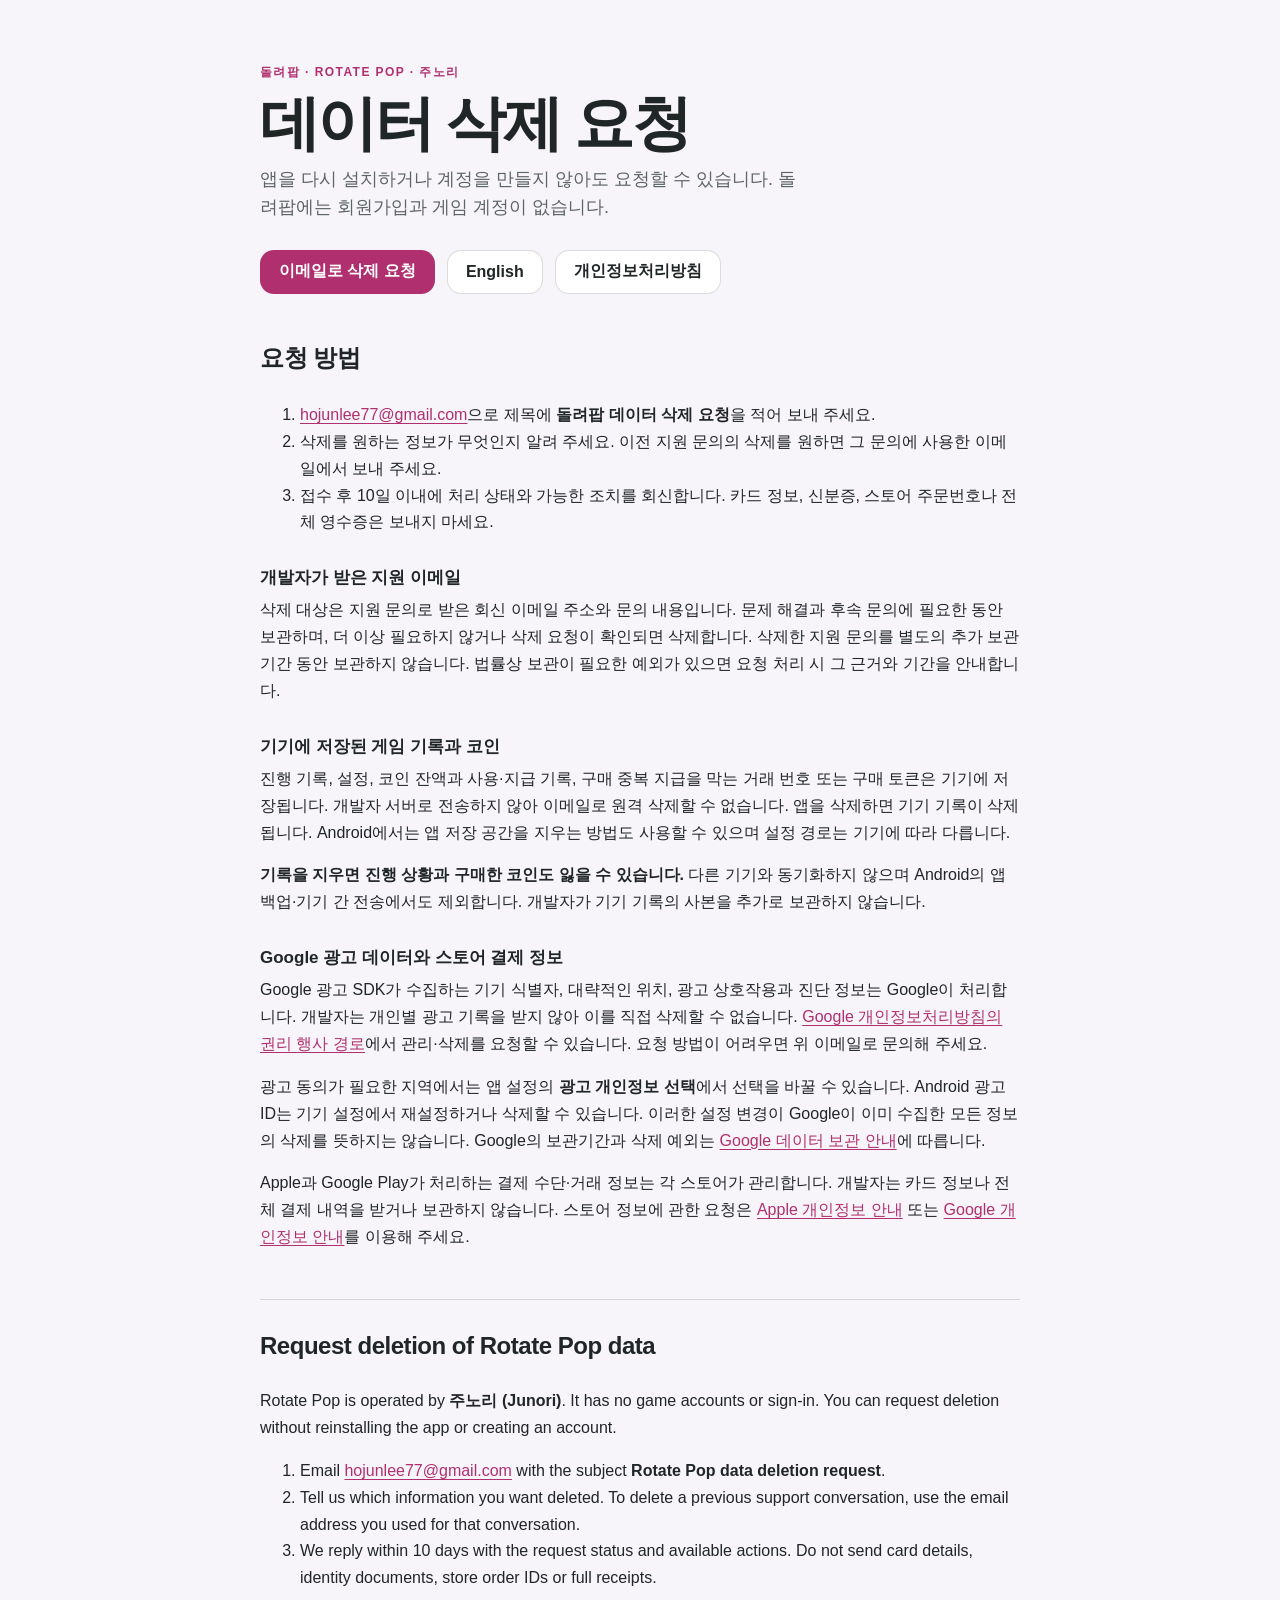
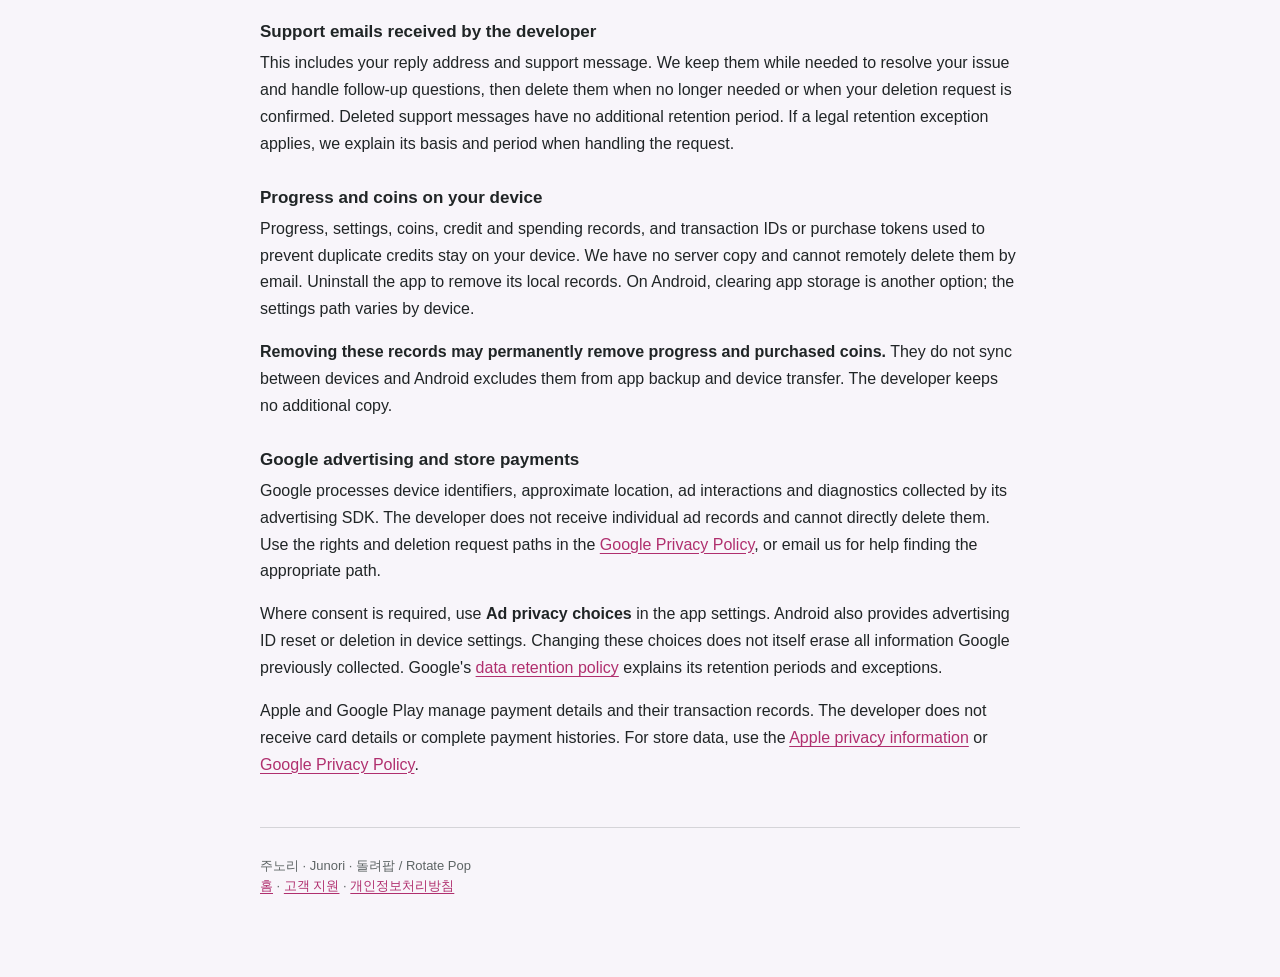
==== data-deletion/index.html @ f061f252 "Document Android payments and data deletion requests" ====
<!doctype html>
<html lang="ko">
<head>
  <meta charset="utf-8">
  <meta name="viewport" content="width=device-width, initial-scale=1">
  <meta name="description" content="돌려팝(Rotate Pop) 데이터 삭제 요청 방법 · Request deletion of Rotate Pop data.">
  <title>돌려팝 데이터 삭제 요청 · Rotate Pop Data Deletion</title>
  <link rel="stylesheet" href="../styles.css">
</head>
<body>
  <main>
    <header>
      <div class="eyebrow">돌려팝 · Rotate Pop · 주노리</div>
      <h1>데이터 삭제 요청</h1>
      <p class="lede">앱을 다시 설치하거나 계정을 만들지 않아도 요청할 수 있습니다. 돌려팝에는 회원가입과 게임 계정이 없습니다.</p>
      <nav class="actions" aria-label="데이터 삭제 안내">
        <a class="button primary" href="mailto:hojunlee77@gmail.com?subject=Rotate%20Pop%20data%20deletion%20request">이메일로 삭제 요청</a>
        <a class="button" href="#english">English</a>
        <a class="button" href="../privacy/">개인정보처리방침</a>
      </nav>
    </header>

    <section class="language" lang="ko">
      <h2>요청 방법</h2>
      <ol>
        <li><a href="mailto:hojunlee77@gmail.com?subject=Rotate%20Pop%20data%20deletion%20request">hojunlee77@gmail.com</a>으로 제목에 <strong>돌려팝 데이터 삭제 요청</strong>을 적어 보내 주세요.</li>
        <li>삭제를 원하는 정보가 무엇인지 알려 주세요. 이전 지원 문의의 삭제를 원하면 그 문의에 사용한 이메일에서 보내 주세요.</li>
        <li>접수 후 10일 이내에 처리 상태와 가능한 조치를 회신합니다. 카드 정보, 신분증, 스토어 주문번호나 전체 영수증은 보내지 마세요.</li>
      </ol>

      <h3>개발자가 받은 지원 이메일</h3>
      <p>삭제 대상은 지원 문의로 받은 회신 이메일 주소와 문의 내용입니다. 문제 해결과 후속 문의에 필요한 동안 보관하며, 더 이상 필요하지 않거나 삭제 요청이 확인되면 삭제합니다. 삭제한 지원 문의를 별도의 추가 보관기간 동안 보관하지 않습니다. 법률상 보관이 필요한 예외가 있으면 요청 처리 시 그 근거와 기간을 안내합니다.</p>

      <h3>기기에 저장된 게임 기록과 코인</h3>
      <p>진행 기록, 설정, 코인 잔액과 사용·지급 기록, 구매 중복 지급을 막는 거래 번호 또는 구매 토큰은 기기에 저장됩니다. 개발자 서버로 전송하지 않아 이메일로 원격 삭제할 수 없습니다. 앱을 삭제하면 기기 기록이 삭제됩니다. Android에서는 앱 저장 공간을 지우는 방법도 사용할 수 있으며 설정 경로는 기기에 따라 다릅니다.</p>
      <p><strong>기록을 지우면 진행 상황과 구매한 코인도 잃을 수 있습니다.</strong> 다른 기기와 동기화하지 않으며 Android의 앱 백업·기기 간 전송에서도 제외합니다. 개발자가 기기 기록의 사본을 추가로 보관하지 않습니다.</p>

      <h3>Google 광고 데이터와 스토어 결제 정보</h3>
      <p>Google 광고 SDK가 수집하는 기기 식별자, 대략적인 위치, 광고 상호작용과 진단 정보는 Google이 처리합니다. 개발자는 개인별 광고 기록을 받지 않아 이를 직접 삭제할 수 없습니다. <a href="https://policies.google.com/privacy?hl=ko">Google 개인정보처리방침의 권리 행사 경로</a>에서 관리·삭제를 요청할 수 있습니다. 요청 방법이 어려우면 위 이메일로 문의해 주세요.</p>
      <p>광고 동의가 필요한 지역에서는 앱 설정의 <strong>광고 개인정보 선택</strong>에서 선택을 바꿀 수 있습니다. Android 광고 ID는 기기 설정에서 재설정하거나 삭제할 수 있습니다. 이러한 설정 변경이 Google이 이미 수집한 모든 정보의 삭제를 뜻하지는 않습니다. Google의 보관기간과 삭제 예외는 <a href="https://policies.google.com/technologies/retention?hl=ko">Google 데이터 보관 안내</a>에 따릅니다.</p>
      <p>Apple과 Google Play가 처리하는 결제 수단·거래 정보는 각 스토어가 관리합니다. 개발자는 카드 정보나 전체 결제 내역을 받거나 보관하지 않습니다. 스토어 정보에 관한 요청은 <a href="https://www.apple.com/kr/legal/privacy/">Apple 개인정보 안내</a> 또는 <a href="https://policies.google.com/privacy?hl=ko">Google 개인정보 안내</a>를 이용해 주세요.</p>
    </section>

    <section id="english" class="language" lang="en">
      <h2>Request deletion of Rotate Pop data</h2>
      <p>Rotate Pop is operated by <strong>주노리 (Junori)</strong>. It has no game accounts or sign-in. You can request deletion without reinstalling the app or creating an account.</p>
      <ol>
        <li>Email <a href="mailto:hojunlee77@gmail.com?subject=Rotate%20Pop%20data%20deletion%20request">hojunlee77@gmail.com</a> with the subject <strong>Rotate Pop data deletion request</strong>.</li>
        <li>Tell us which information you want deleted. To delete a previous support conversation, use the email address you used for that conversation.</li>
        <li>We reply within 10 days with the request status and available actions. Do not send card details, identity documents, store order IDs or full receipts.</li>
      </ol>
      <h3>Support emails received by the developer</h3>
      <p>This includes your reply address and support message. We keep them while needed to resolve your issue and handle follow-up questions, then delete them when no longer needed or when your deletion request is confirmed. Deleted support messages have no additional retention period. If a legal retention exception applies, we explain its basis and period when handling the request.</p>
      <h3>Progress and coins on your device</h3>
      <p>Progress, settings, coins, credit and spending records, and transaction IDs or purchase tokens used to prevent duplicate credits stay on your device. We have no server copy and cannot remotely delete them by email. Uninstall the app to remove its local records. On Android, clearing app storage is another option; the settings path varies by device.</p>
      <p><strong>Removing these records may permanently remove progress and purchased coins.</strong> They do not sync between devices and Android excludes them from app backup and device transfer. The developer keeps no additional copy.</p>
      <h3>Google advertising and store payments</h3>
      <p>Google processes device identifiers, approximate location, ad interactions and diagnostics collected by its advertising SDK. The developer does not receive individual ad records and cannot directly delete them. Use the rights and deletion request paths in the <a href="https://policies.google.com/privacy">Google Privacy Policy</a>, or email us for help finding the appropriate path.</p>
      <p>Where consent is required, use <strong>Ad privacy choices</strong> in the app settings. Android also provides advertising ID reset or deletion in device settings. Changing these choices does not itself erase all information Google previously collected. Google's <a href="https://policies.google.com/technologies/retention">data retention policy</a> explains its retention periods and exceptions.</p>
      <p>Apple and Google Play manage payment details and their transaction records. The developer does not receive card details or complete payment histories. For store data, use the <a href="https://www.apple.com/legal/privacy/">Apple privacy information</a> or <a href="https://policies.google.com/privacy">Google Privacy Policy</a>.</p>
    </section>
    <footer>
      주노리 · Junori · 돌려팝 / Rotate Pop<br>
      <a href="../">홈</a> · <a href="../support/">고객 지원</a> · <a href="../privacy/">개인정보처리방침</a>
    </footer>
  </main>
</body>
</html>
---- styles.css ----
:root {
  color-scheme: light dark;
  --accent: #b02f6e;
  --paper: #f8f5fa;
  --ink: #202526;
  --secondary: #5d6464;
  --line: rgba(32, 37, 38, 0.16);
  --surface: #ffffff;
}

* {
  box-sizing: border-box;
}

html {
  background: var(--paper);
  font-family: -apple-system, BlinkMacSystemFont, "SF Pro Text", "Apple SD Gothic Neo", sans-serif;
  color: var(--ink);
}

body {
  margin: 0;
  min-height: 100vh;
  background: var(--paper);
}

main {
  width: min(100% - 40px, 760px);
  margin: 0 auto;
  padding: 64px 0 80px;
}

header {
  margin-bottom: 48px;
}

.eyebrow {
  color: var(--accent);
  font-size: 12px;
  font-weight: 700;
  letter-spacing: 0.12em;
  text-transform: uppercase;
}

h1 {
  margin: 12px 0 12px;
  font-size: clamp(38px, 8vw, 60px);
  line-height: 1.02;
  letter-spacing: -0.045em;
}

.lede {
  max-width: 34rem;
  margin: 0;
  color: var(--secondary);
  font-size: 18px;
  line-height: 1.55;
}

.meta {
  margin-top: 20px;
  color: var(--secondary);
  font-size: 14px;
}

.language {
  padding: 32px 0;
  border-top: 1px solid var(--line);
}

.language:first-of-type {
  padding-top: 0;
  border-top: 0;
}

h2 {
  margin: 0 0 28px;
  font-size: 24px;
  letter-spacing: -0.02em;
}

h3 {
  margin: 30px 0 8px;
  font-size: 17px;
}

p,
li {
  font-size: 16px;
  line-height: 1.68;
}

p {
  margin: 8px 0 16px;
}

ul {
  margin: 8px 0 20px;
  padding-left: 22px;
}

a {
  color: var(--accent);
  text-underline-offset: 3px;
}

.actions {
  display: flex;
  flex-wrap: wrap;
  gap: 12px;
  margin: 28px 0 8px;
}

.button {
  display: inline-flex;
  min-height: 44px;
  align-items: center;
  justify-content: center;
  padding: 0 18px;
  border: 1px solid var(--line);
  border-radius: 14px;
  background: var(--surface);
  color: var(--ink);
  font-weight: 600;
  text-decoration: none;
}

.button.primary {
  border-color: transparent;
  background: var(--accent);
  color: white;
}

footer {
  padding-top: 28px;
  border-top: 1px solid var(--line);
  color: var(--secondary);
  font-size: 13px;
  line-height: 1.6;
}

@media (prefers-color-scheme: dark) {
  :root {
    --accent: #ff8cc0;
    --paper: #18151b;
    --ink: #f7f6f2;
    --secondary: #aab1b0;
    --line: rgba(247, 246, 242, 0.18);
    --surface: #2a2530;
  }

  .button.primary {
    color: #18151b;
  }
}

@media (prefers-reduced-motion: reduce) {
  *,
  *::before,
  *::after {
    scroll-behavior: auto !important;
  }
}

table {
  width: 100%;
  margin: 8px 0 20px;
  border-collapse: collapse;
  font-size: 15px;
  line-height: 1.55;
}

th,
td {
  padding: 10px 12px 10px 0;
  border-bottom: 1px solid var(--line);
  text-align: left;
  vertical-align: top;
}

th {
  width: 32%;
  color: var(--secondary);
  font-weight: 600;
}
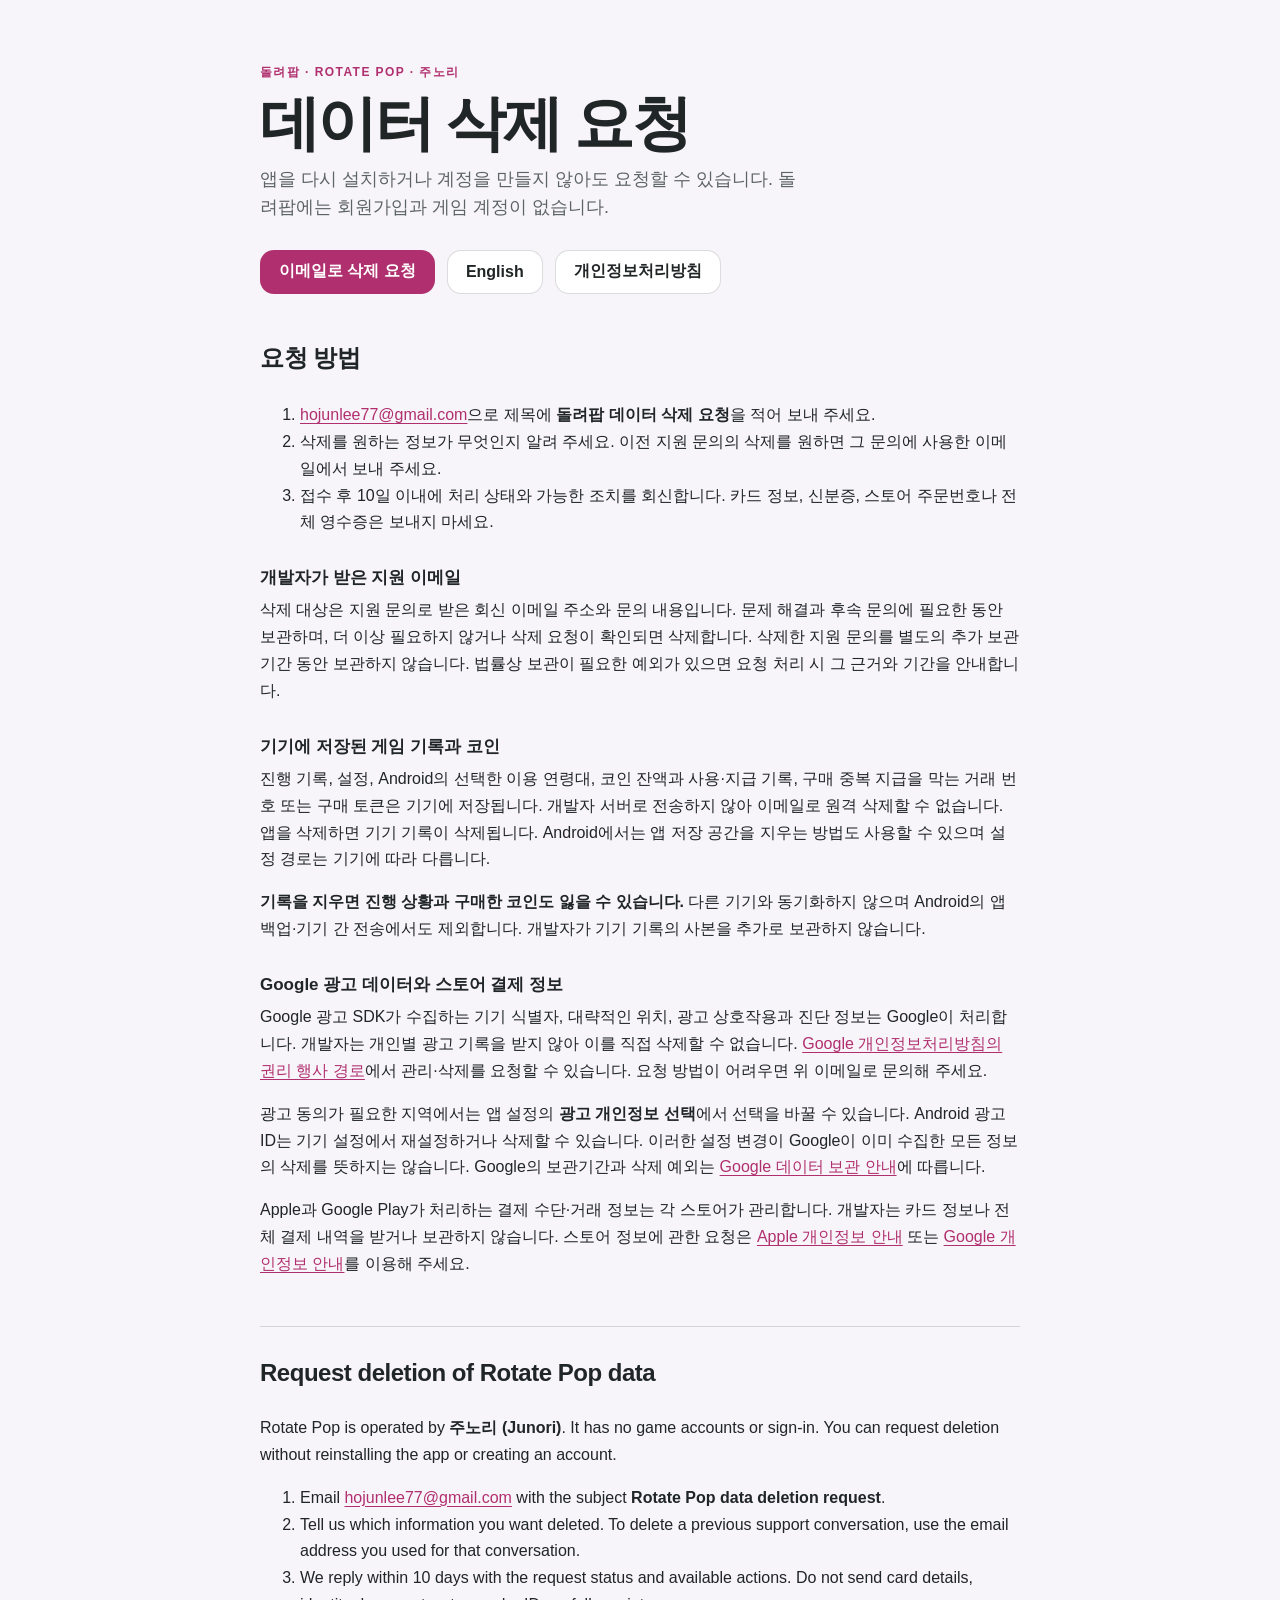
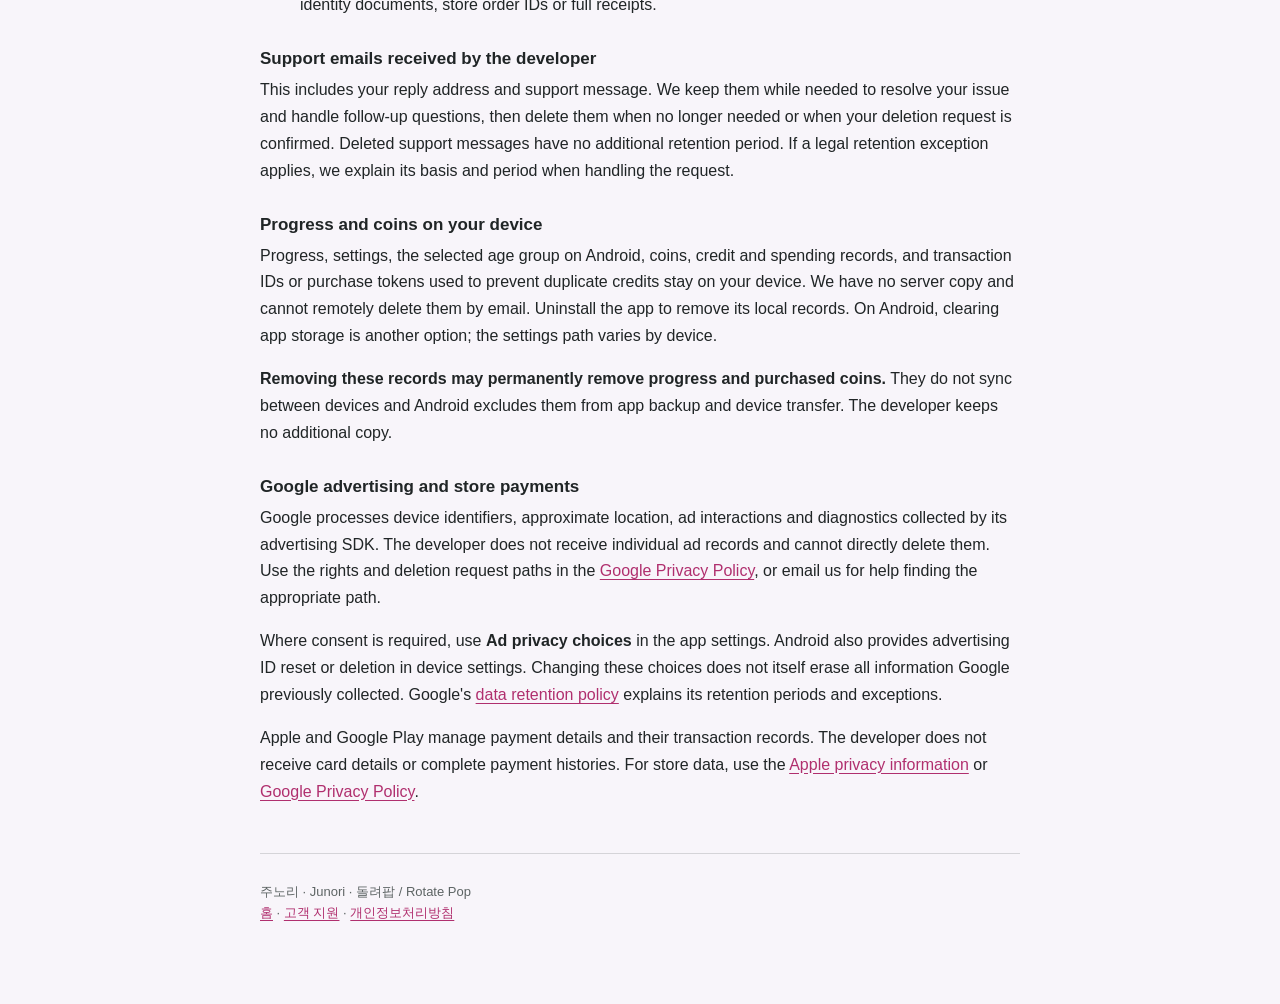
==== commit bd8750ce: "Explain Android age groups and teenager ad protection" ====
--- a/data-deletion/index.html
+++ b/data-deletion/index.html
@@ -32,7 +32,7 @@
       <p>삭제 대상은 지원 문의로 받은 회신 이메일 주소와 문의 내용입니다. 문제 해결과 후속 문의에 필요한 동안 보관하며, 더 이상 필요하지 않거나 삭제 요청이 확인되면 삭제합니다. 삭제한 지원 문의를 별도의 추가 보관기간 동안 보관하지 않습니다. 법률상 보관이 필요한 예외가 있으면 요청 처리 시 그 근거와 기간을 안내합니다.</p>
 
       <h3>기기에 저장된 게임 기록과 코인</h3>
-      <p>진행 기록, 설정, 코인 잔액과 사용·지급 기록, 구매 중복 지급을 막는 거래 번호 또는 구매 토큰은 기기에 저장됩니다. 개발자 서버로 전송하지 않아 이메일로 원격 삭제할 수 없습니다. 앱을 삭제하면 기기 기록이 삭제됩니다. Android에서는 앱 저장 공간을 지우는 방법도 사용할 수 있으며 설정 경로는 기기에 따라 다릅니다.</p>
+      <p>진행 기록, 설정, Android의 선택한 이용 연령대, 코인 잔액과 사용·지급 기록, 구매 중복 지급을 막는 거래 번호 또는 구매 토큰은 기기에 저장됩니다. 개발자 서버로 전송하지 않아 이메일로 원격 삭제할 수 없습니다. 앱을 삭제하면 기기 기록이 삭제됩니다. Android에서는 앱 저장 공간을 지우는 방법도 사용할 수 있으며 설정 경로는 기기에 따라 다릅니다.</p>
       <p><strong>기록을 지우면 진행 상황과 구매한 코인도 잃을 수 있습니다.</strong> 다른 기기와 동기화하지 않으며 Android의 앱 백업·기기 간 전송에서도 제외합니다. 개발자가 기기 기록의 사본을 추가로 보관하지 않습니다.</p>
 
       <h3>Google 광고 데이터와 스토어 결제 정보</h3>
@@ -52,7 +52,7 @@
       <h3>Support emails received by the developer</h3>
       <p>This includes your reply address and support message. We keep them while needed to resolve your issue and handle follow-up questions, then delete them when no longer needed or when your deletion request is confirmed. Deleted support messages have no additional retention period. If a legal retention exception applies, we explain its basis and period when handling the request.</p>
       <h3>Progress and coins on your device</h3>
-      <p>Progress, settings, coins, credit and spending records, and transaction IDs or purchase tokens used to prevent duplicate credits stay on your device. We have no server copy and cannot remotely delete them by email. Uninstall the app to remove its local records. On Android, clearing app storage is another option; the settings path varies by device.</p>
+      <p>Progress, settings, the selected age group on Android, coins, credit and spending records, and transaction IDs or purchase tokens used to prevent duplicate credits stay on your device. We have no server copy and cannot remotely delete them by email. Uninstall the app to remove its local records. On Android, clearing app storage is another option; the settings path varies by device.</p>
       <p><strong>Removing these records may permanently remove progress and purchased coins.</strong> They do not sync between devices and Android excludes them from app backup and device transfer. The developer keeps no additional copy.</p>
       <h3>Google advertising and store payments</h3>
       <p>Google processes device identifiers, approximate location, ad interactions and diagnostics collected by its advertising SDK. The developer does not receive individual ad records and cannot directly delete them. Use the rights and deletion request paths in the <a href="https://policies.google.com/privacy">Google Privacy Policy</a>, or email us for help finding the appropriate path.</p>
